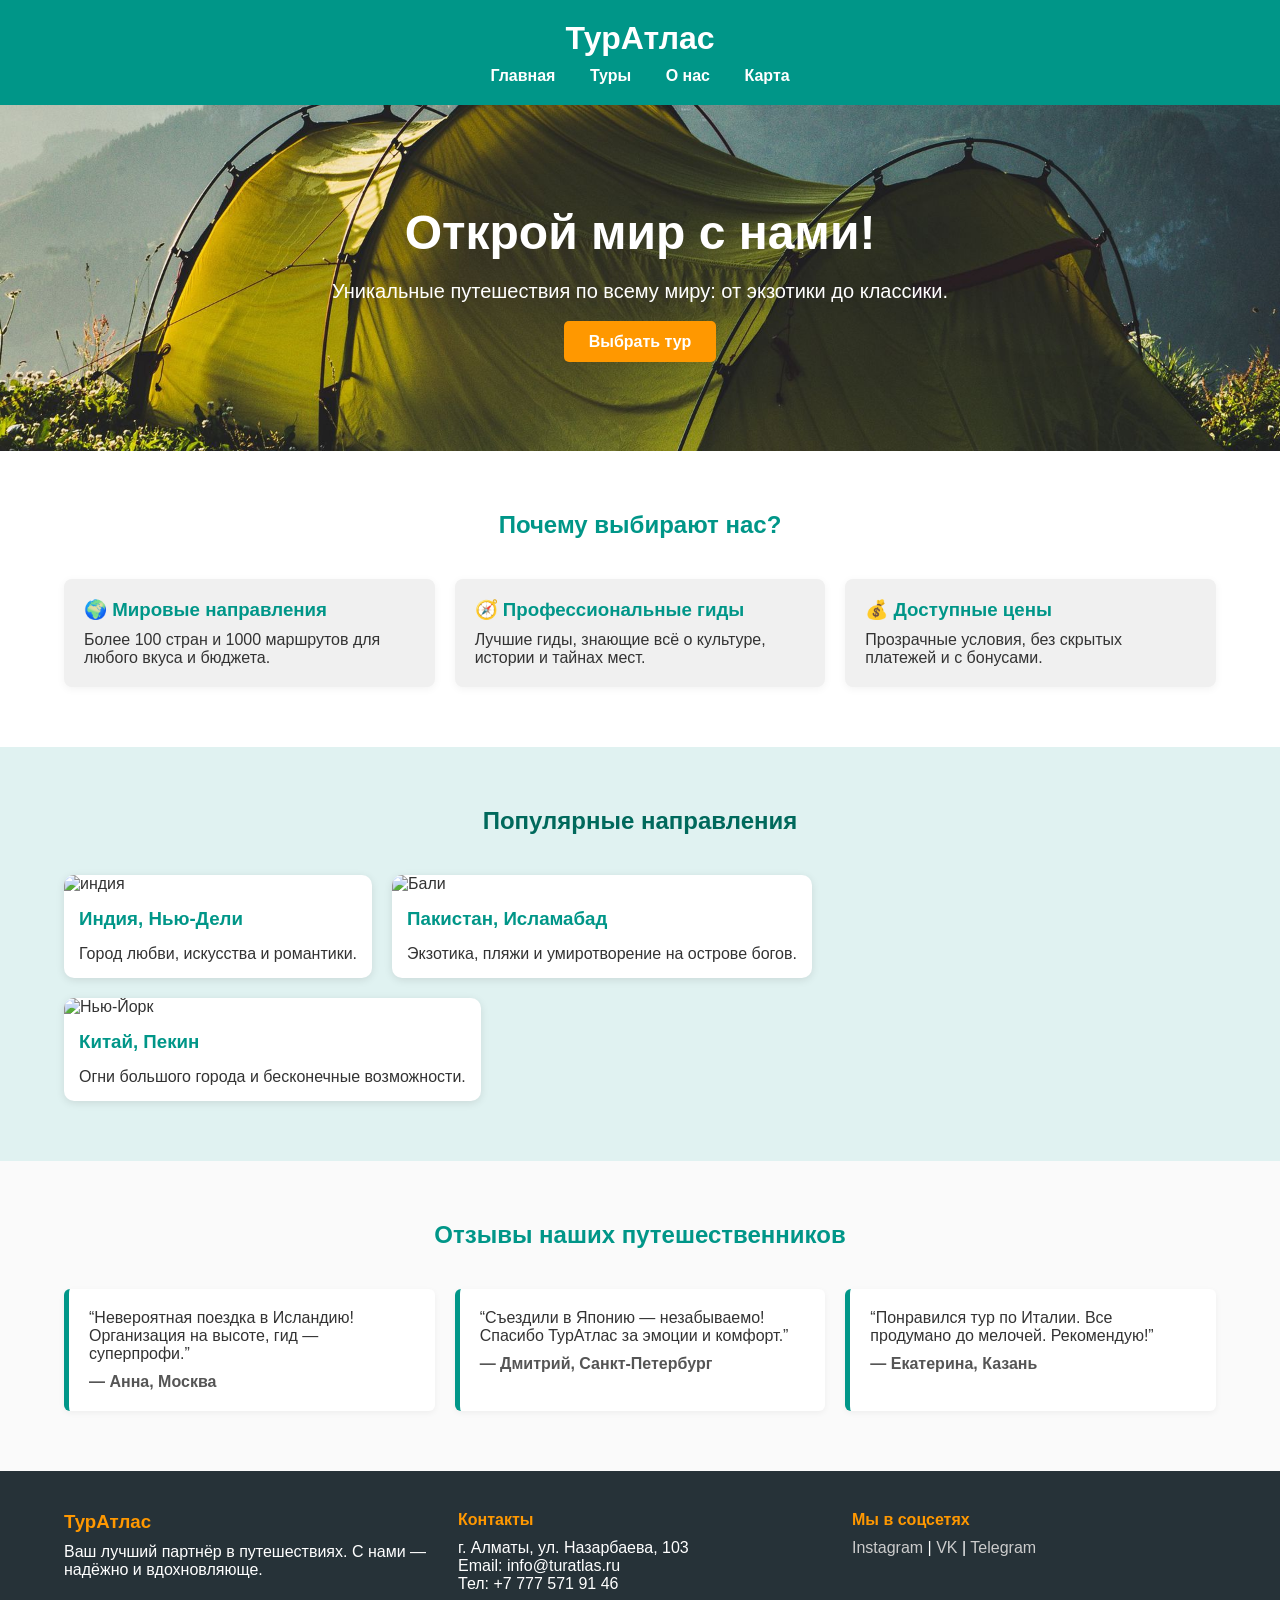
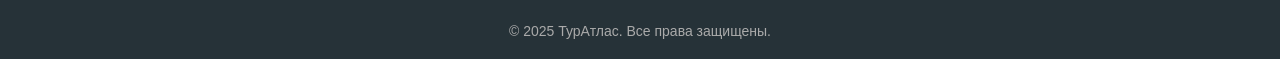
==== index.html @ 79495e57 "asd" ====
<!DOCTYPE html>
<html lang="ru">
<head>
  <meta charset="UTF-8">
  <meta name="viewport" content="width=device-width, initial-scale=1.0">
  <title>ТурАтлас — Твой путеводитель по миру</title>
  <link rel="stylesheet" href="./тур атлас/1.css">
</head>
<body>
  <header>
    <div class="container">
      <h1>ТурАтлас</h1>
      <nav>
        <a href="#">Главная</a>
        <a href="1.html">Туры</a>
        <a href="3.html">О нас</a>
        <a href="4.html">Карта</a>
      </nav>
    </div>
  </header>
  <section class="hero">
    <div class="container">
      <h2>Открой мир с нами!</h2>
      <p>Уникальные путешествия по всему миру: от экзотики до классики.</p>
      <a href="#" class="btn">Выбрать тур</a>
    </div>
  </section>
  <section class="features">
    <div class="container">
      <h2>Почему выбирают нас?</h2>
      <div class="cards">
        <div class="card">
          <h3>🌍 Мировые направления</h3>
          <p>Более 100 стран и 1000 маршрутов для любого вкуса и бюджета.</p>
        </div>
        <div class="card">
          <h3>🧭 Профессиональные гиды</h3>
          <p>Лучшие гиды, знающие всё о культуре, истории и тайнах мест.</p>
        </div>
        <div class="card">
          <h3>💰 Доступные цены</h3>
          <p>Прозрачные условия, без скрытых платежей и с бонусами.</p>
        </div>
      </div>
    </div>
  </section>

  <section class="popular">
    <div class="container">
      <h2>Популярные направления</h2>
      <div class="grid">
        <a href="../html.code/101.html">
        <div class="dest">
          <img src="image/i.webp.jpg" alt="индия">
          <h3>Индия, Нью-Дели</h3>
          <p>Город любви, искусства и романтики.</p>
        </div>
      </a>
        <a href="../html.code/102.html">
        <div class="dest">
          <img src="./image/fdf2dd687742cce65ef3e09b32c18019.jpg" alt="Бали">
          <h3>Пакистан, Исламабад</h3>
          <p>Экзотика, пляжи и умиротворение на острове богов.</p>
        </div>
      </a>
        <a href="../html.code/103.html">
        <div class="dest">
          <img src="./image/i.webp" alt="Нью-Йорк">
          <h3>Китай, Пекин</h3>
          <p>Огни большого города и бесконечные возможности.</p>
        </div>
      </a>
      </div>
    </div>
  </section>

  <section class="reviews">
    <div class="container">
      <h2>Отзывы наших путешественников</h2>
      <div class="review-list">
        <div class="review">
          <p>“Невероятная поездка в Исландию! Организация на высоте, гид — суперпрофи.”</p>
          <h4>— Анна, Москва</h4>
        </div>
        <div class="review">
          <p>“Съездили в Японию — незабываемо! Спасибо ТурАтлас за эмоции и комфорт.”</p>
          <h4>— Дмитрий, Санкт-Петербург</h4>
        </div>
        <div class="review">
          <p>“Понравился тур по Италии. Все продумано до мелочей. Рекомендую!”</p>
          <h4>— Екатерина, Казань</h4>
        </div>
      </div>
    </div>
  </section>

  <footer>
    <div class="container footer-content">
      <div>
        <h3>ТурАтлас</h3>
        <p>Ваш лучший партнёр в путешествиях. С нами — надёжно и вдохновляюще.</p>
      </div>
      <div>
        <h4>Контакты</h4>
        <p>г. Алматы, ул. Назарбаева, 103</p>
        <p>Email: info@turatlas.ru</p>
        <p>Тел: +7 777 571 91 46</p>
      </div>
      <div>
        <h4>Мы в соцсетях</h4>
        <p><a href="#">Instagram</a> | <a href="#">VK</a> | <a href="#">Telegram</a></p>
      </div>
    </div>
    <div class="container copyright">
      <p>&copy; 2025 ТурАтлас. Все права защищены.</p>
    </div>
  </footer>
</body>
</html>
---- тур атлас/1.css ----
* {
    box-sizing: border-box;
    margin: 0;
    padding: 0;
  }
  body {
    font-family: 'Segoe UI', sans-serif;
    background-color: #f5f7fa;
    color: #333;
  }
  a {
    text-decoration: none;
    color: inherit;
  }
  .container {
    width: 90%;
    max-width: 1200px;
    margin: 0 auto;
  }
  header {
    background: #009688;
    color: white;
    padding: 20px 0;
  }
  header h1 {
    text-align: center;
    margin-bottom: 10px;
  }
  nav {
    text-align: center;
  }
  nav a {
    margin: 0 15px;
    font-weight: bold;
  }
  nav a:hover {
    text-decoration: underline;
  }
  .hero {
    background: url(image/tent_mountains_travel_145359_1920x1080.jpg) center/cover no-repeat;
    color: white;
    text-align: center;
    padding: 100px 20px;
  }
  .hero h2 {
    font-size: 48px;
    margin-bottom: 20px;
  }
  .hero p {
    font-size: 20px;
    margin-bottom: 30px;
  }
  .btn {
    background: #ff9800;
    color: white;
    padding: 12px 25px;
    border-radius: 5px;
    font-weight: bold;
    transition: background 0.3s;
  }
  .btn:hover {
    background: #e68900;
  }
  .features {
    padding: 60px 0;
    background: #fff;
  }
  .features h2 {
    text-align: center;
    color: #009688;
    margin-bottom: 40px;
  }
  .cards {
    display: flex;
    flex-wrap: wrap;
    justify-content: space-between;
    gap: 20px;
  }
  .card {
    flex: 1;
    min-width: 280px;
    background: #f0f0f0;
    padding: 20px;
    border-radius: 8px;
    box-shadow: 0 2px 8px rgba(0,0,0,0.05);
  }
  .card h3 {
    color: #009688;
    margin-bottom: 10px;
  }

  .popular {
    padding: 60px 0;
    background: #e0f2f1;
  }
  .popular h2 {
    text-align: center;
    margin-bottom: 40px;
    color: #00695c;
  }
  .grid {
    display: flex;
    flex-wrap: wrap;
    gap: 20px;
  }
  .dest {
    flex: 1;
    min-width: 280px;
    background: white;
    border-radius: 10px;
    overflow: hidden;
    box-shadow: 0 2px 8px rgba(0,0,0,0.1);
  }
  .dest img {
    width: 100%;
    height: 200px;
    object-fit: cover;
  }
  .dest h3 {
    margin: 15px;
    color: #009688;
  }
  .dest p {
    margin: 0 15px 15px;
  }
  .reviews {
    background: #fafafa;
    padding: 60px 0;
  }
  .reviews h2 {
    text-align: center;
    color: #009688;
    margin-bottom: 40px;
  }
  .review-list {
    display: flex;
    flex-wrap: wrap;
    gap: 20px;
  }
  .review {
    flex: 1;
    min-width: 280px;
    background: #ffffff;
    border-left: 5px solid #009688;
    padding: 20px;
    border-radius: 6px;
    box-shadow: 0 2px 6px rgba(0,0,0,0.05);
  }
  .review h4 {
    margin-top: 10px;
    color: #555;
  }

  footer {
    background: #263238;
    color: white;
    padding: 40px 0 20px;
  }
  .footer-content {
    display: flex;
    flex-wrap: wrap;
    justify-content: space-between;
    gap: 30px;
  }
  .footer-content div {
    flex: 1;
    min-width: 200px;
  }
  footer h3, footer h4 {
    margin-bottom: 10px;
    color: #ff9800;
  }
  footer a {
    color: #ccc;
  }
  footer a:hover {
    color: #fff;
  }
  footer .copyright {
    text-align: center;
    margin-top: 30px;
    font-size: 14px;
    color: #aaa;
  }
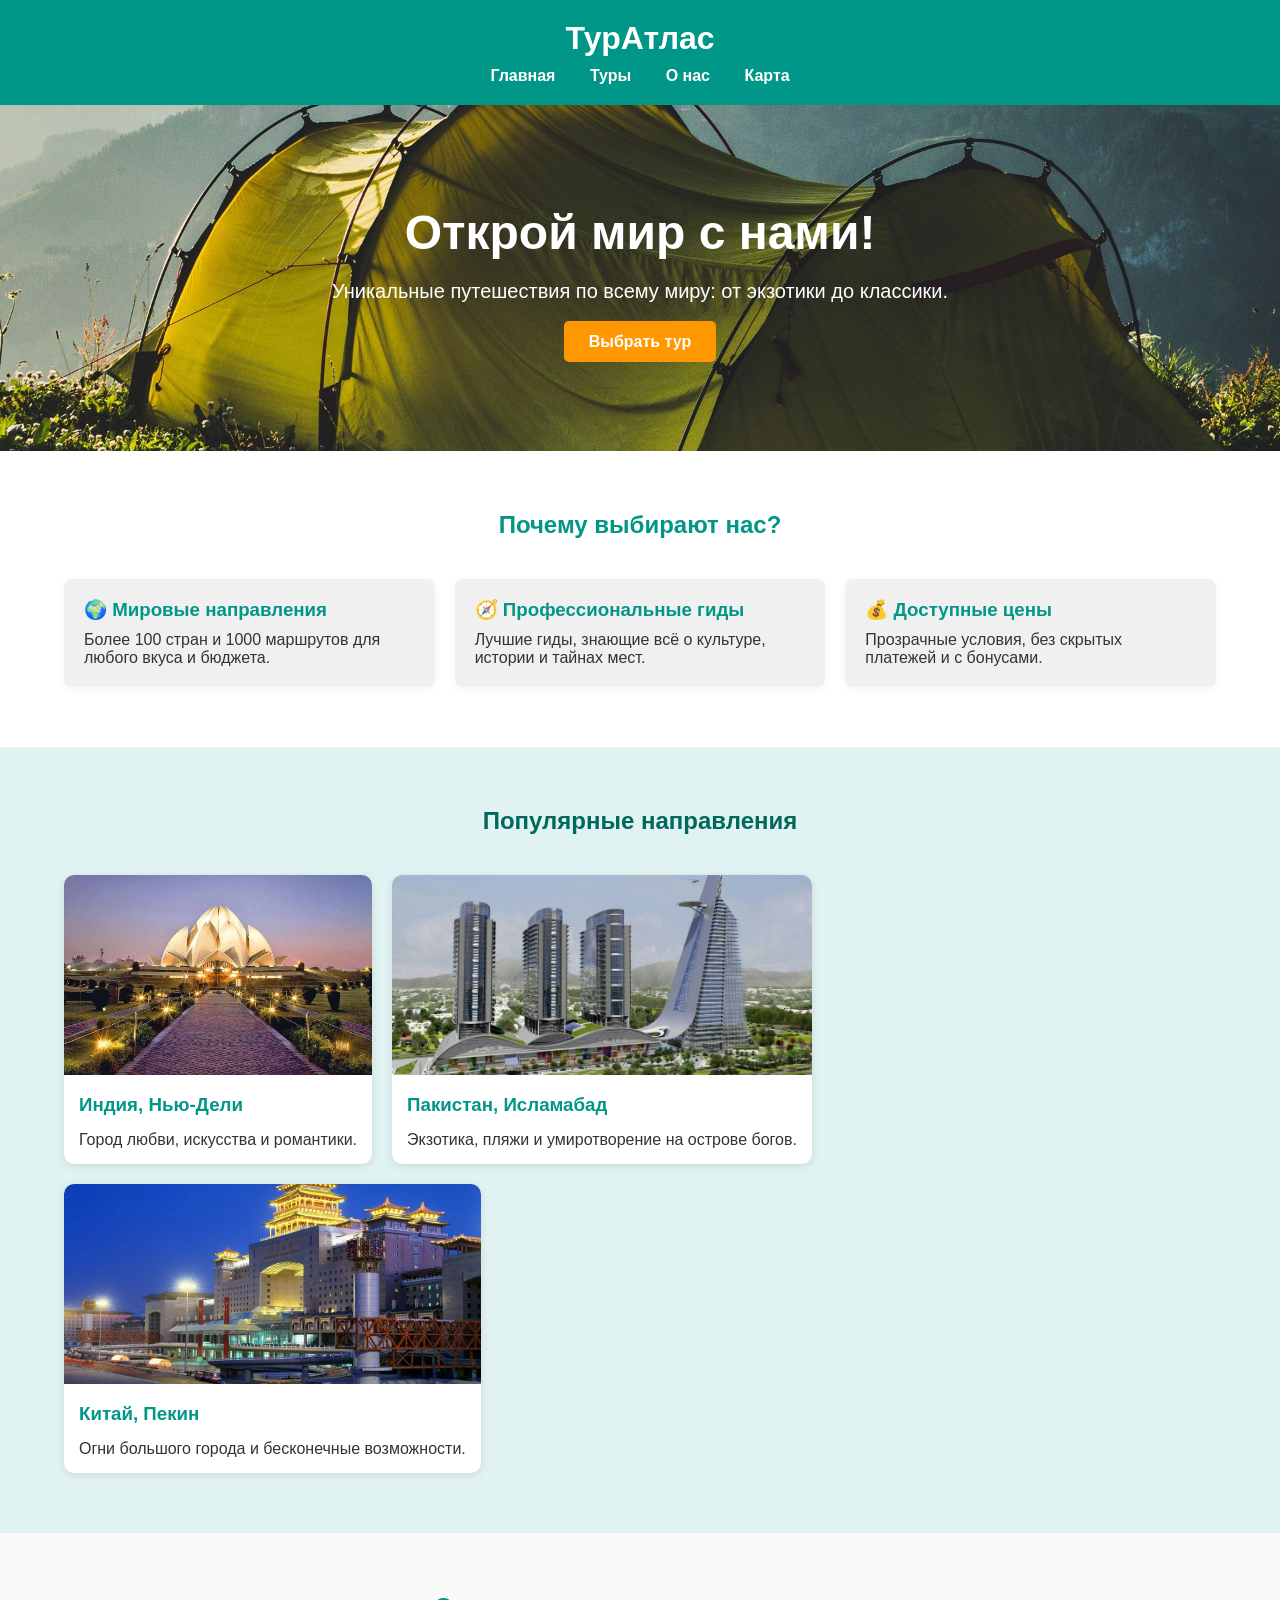
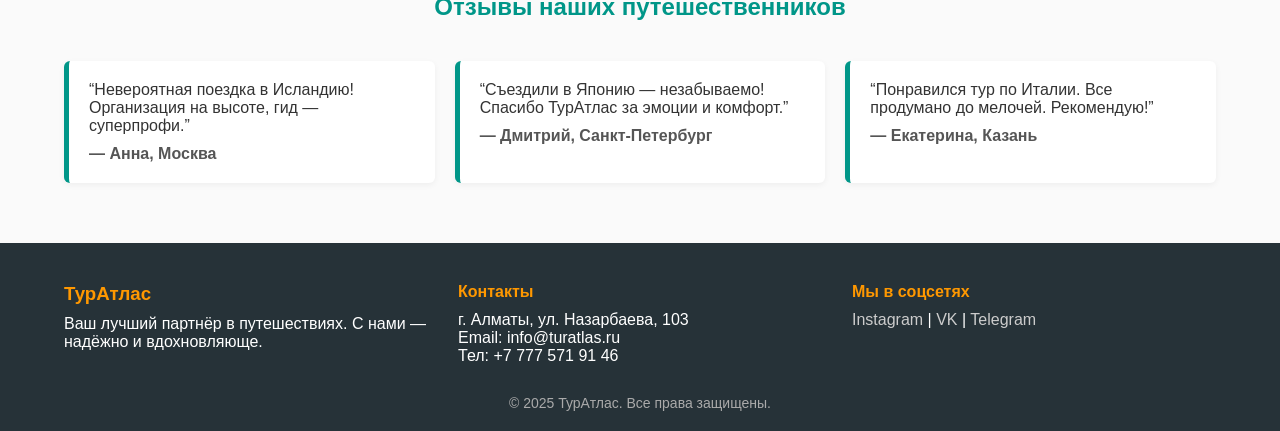
==== commit 4079ed00: "asd" ====
--- a/index.html
+++ b/index.html
@@ -1,20 +1,22 @@
 <!DOCTYPE html>
 <html lang="ru">
+
 <head>
   <meta charset="UTF-8">
   <meta name="viewport" content="width=device-width, initial-scale=1.0">
   <title>ТурАтлас — Твой путеводитель по миру</title>
-  <link rel="stylesheet" href="./тур атлас/1.css">
+  <link rel="stylesheet" href="./tur_atlas/1.css">
 </head>
+
 <body>
   <header>
     <div class="container">
       <h1>ТурАтлас</h1>
       <nav>
         <a href="#">Главная</a>
-        <a href="1.html">Туры</a>
-        <a href="3.html">О нас</a>
-        <a href="4.html">Карта</a>
+        <a href="./tur_atlas/1.html">Туры</a>
+        <a href="./tur_atlas/3.html">О нас</a>
+        <a href="./tur_atlas/4.html">Карта</a>
       </nav>
     </div>
   </header>
@@ -49,27 +51,27 @@
     <div class="container">
       <h2>Популярные направления</h2>
       <div class="grid">
-        <a href="../html.code/101.html">
-        <div class="dest">
-          <img src="image/i.webp.jpg" alt="индия">
-          <h3>Индия, Нью-Дели</h3>
-          <p>Город любви, искусства и романтики.</p>
-        </div>
-      </a>
-        <a href="../html.code/102.html">
-        <div class="dest">
-          <img src="./image/fdf2dd687742cce65ef3e09b32c18019.jpg" alt="Бали">
-          <h3>Пакистан, Исламабад</h3>
-          <p>Экзотика, пляжи и умиротворение на острове богов.</p>
-        </div>
-      </a>
-        <a href="../html.code/103.html">
-        <div class="dest">
-          <img src="./image/i.webp" alt="Нью-Йорк">
-          <h3>Китай, Пекин</h3>
-          <p>Огни большого города и бесконечные возможности.</p>
-        </div>
-      </a>
+        <a href="./html.code/101.html">
+          <div class="dest">
+            <img src="./tur_atlas/image/i.webp.jpg" alt="индия">
+            <h3>Индия, Нью-Дели</h3>
+            <p>Город любви, искусства и романтики.</p>
+          </div>
+        </a>
+        <a href="./html.code/102.html">
+          <div class="dest">
+            <img src="./tur_atlas/image/fdf2dd687742cce65ef3e09b32c18019.jpg" alt="Бали">
+            <h3>Пакистан, Исламабад</h3>
+            <p>Экзотика, пляжи и умиротворение на острове богов.</p>
+          </div>
+        </a>
+        <a href="./html.code/103.html">
+          <div class="dest">
+            <img src="./tur_atlas/image/i.webp" alt="Нью-Йорк">
+            <h3>Китай, Пекин</h3>
+            <p>Огни большого города и бесконечные возможности.</p>
+          </div>
+        </a>
       </div>
     </div>
   </section>
@@ -116,4 +118,5 @@
     </div>
   </footer>
 </body>
-</html>
+
+</html>
--- a/tur_atlas/1.css
+++ b/tur_atlas/1.css
@@ -0,0 +1,187 @@
+
+* {
+    box-sizing: border-box;
+    margin: 0;
+    padding: 0;
+  }
+  body {
+    font-family: 'Segoe UI', sans-serif;
+    background-color: #f5f7fa;
+    color: #333;
+  }
+  a {
+    text-decoration: none;
+    color: inherit;
+  }
+  .container {
+    width: 90%;
+    max-width: 1200px;
+    margin: 0 auto;
+  }
+  header {
+    background: #009688;
+    color: white;
+    padding: 20px 0;
+  }
+  header h1 {
+    text-align: center;
+    margin-bottom: 10px;
+  }
+  nav {
+    text-align: center;
+  }
+  nav a {
+    margin: 0 15px;
+    font-weight: bold;
+  }
+  nav a:hover {
+    text-decoration: underline;
+  }
+  .hero {
+    background: url(image/tent_mountains_travel_145359_1920x1080.jpg) center/cover no-repeat;
+    color: white;
+    text-align: center;
+    padding: 100px 20px;
+  }
+  .hero h2 {
+    font-size: 48px;
+    margin-bottom: 20px;
+  }
+  .hero p {
+    font-size: 20px;
+    margin-bottom: 30px;
+  }
+  .btn {
+    background: #ff9800;
+    color: white;
+    padding: 12px 25px;
+    border-radius: 5px;
+    font-weight: bold;
+    transition: background 0.3s;
+  }
+  .btn:hover {
+    background: #e68900;
+  }
+  .features {
+    padding: 60px 0;
+    background: #fff;
+  }
+  .features h2 {
+    text-align: center;
+    color: #009688;
+    margin-bottom: 40px;
+  }
+  .cards {
+    display: flex;
+    flex-wrap: wrap;
+    justify-content: space-between;
+    gap: 20px;
+  }
+  .card {
+    flex: 1;
+    min-width: 280px;
+    background: #f0f0f0;
+    padding: 20px;
+    border-radius: 8px;
+    box-shadow: 0 2px 8px rgba(0,0,0,0.05);
+  }
+  .card h3 {
+    color: #009688;
+    margin-bottom: 10px;
+  }
+
+  .popular {
+    padding: 60px 0;
+    background: #e0f2f1;
+  }
+  .popular h2 {
+    text-align: center;
+    margin-bottom: 40px;
+    color: #00695c;
+  }
+  .grid {
+    display: flex;
+    flex-wrap: wrap;
+    gap: 20px;
+  }
+  .dest {
+    flex: 1;
+    min-width: 280px;
+    background: white;
+    border-radius: 10px;
+    overflow: hidden;
+    box-shadow: 0 2px 8px rgba(0,0,0,0.1);
+  }
+  .dest img {
+    width: 100%;
+    height: 200px;
+    object-fit: cover;
+  }
+  .dest h3 {
+    margin: 15px;
+    color: #009688;
+  }
+  .dest p {
+    margin: 0 15px 15px;
+  }
+  .reviews {
+    background: #fafafa;
+    padding: 60px 0;
+  }
+  .reviews h2 {
+    text-align: center;
+    color: #009688;
+    margin-bottom: 40px;
+  }
+  .review-list {
+    display: flex;
+    flex-wrap: wrap;
+    gap: 20px;
+  }
+  .review {
+    flex: 1;
+    min-width: 280px;
+    background: #ffffff;
+    border-left: 5px solid #009688;
+    padding: 20px;
+    border-radius: 6px;
+    box-shadow: 0 2px 6px rgba(0,0,0,0.05);
+  }
+  .review h4 {
+    margin-top: 10px;
+    color: #555;
+  }
+
+  footer {
+    background: #263238;
+    color: white;
+    padding: 40px 0 20px;
+  }
+  .footer-content {
+    display: flex;
+    flex-wrap: wrap;
+    justify-content: space-between;
+    gap: 30px;
+  }
+  .footer-content div {
+    flex: 1;
+    min-width: 200px;
+  }
+  footer h3, footer h4 {
+    margin-bottom: 10px;
+    color: #ff9800;
+  }
+  footer a {
+    color: #ccc;
+  }
+  footer a:hover {
+    color: #fff;
+  }
+  footer .copyright {
+    text-align: center;
+    margin-top: 30px;
+    font-size: 14px;
+    color: #aaa;
+  }
+  
+  
